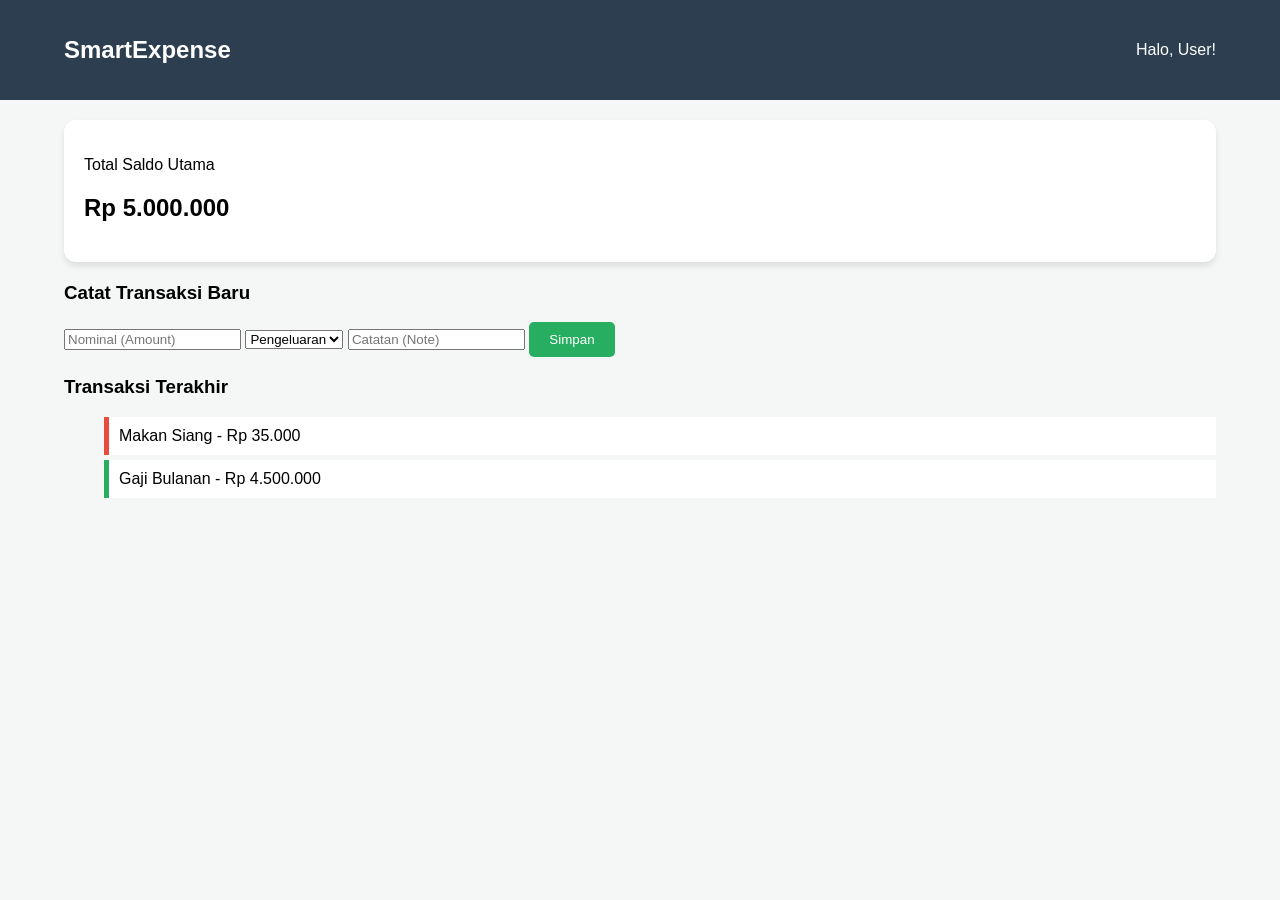
==== index.html @ 8fb861b2 "15% implementasi membuat backend awalan menggunakan java dan UI Skeleton (tampilan awalan)" ====
<!DOCTYPE html>
<html lang="id">
<head>
    <meta charset="UTF-8">
    <meta name="viewport" content="width=device-width, initial-scale=1.0">
    <title>SmartExpense - Dashboard</title>
    <link rel="stylesheet" href="style.css">
</head>
<body>
    <nav class="navbar">
        <h1>SmartExpense</h1>
        <div class="user-profile">
            <span>Halo, User!</span> </div>
    </nav>

    <main class="container">
        <section class="balance-card">
            <p>Total Saldo Utama</p>
            <h2>Rp 5.000.000</h2>
        </section>

        <section class="quick-add">
            <h3>Catat Transaksi Baru</h3>
            <form>
                <input type="number" placeholder="Nominal (Amount)" required>
                <select>
                    <option value="expense">Pengeluaran</option>
                    <option value="income">Pemasukan</option>
                </select>
                <input type="text" placeholder="Catatan (Note)">
                <button type="submit" class="btn-save">Simpan</button>
            </form>
        </section>

        <section class="recent-transactions">
            <h3>Transaksi Terakhir</h3>
            <ul>
                <li class="item-expense">Makan Siang - Rp 35.000</li>
                <li class="item-income">Gaji Bulanan - Rp 4.500.000</li>
            </ul>
        </section>
    </main>
</body>
</html>
---- style.css ----
:root {
    --primary-color: #2c3e50;
    --accent-color: #27ae60;
    --bg-light: #f4f7f6;
}

body {
    font-family: 'Segoe UI', Tahoma, Geneva, Verdana, sans-serif;
    background-color: var(--bg-light);
    margin: 0;
}

.navbar {
    background-color: var(--primary-color);
    color: white;
    padding: 1rem 5%;
    display: flex;
    justify-content: space-between;
    align-items: center;
}

.container {
    padding: 20px 5%;
}

.balance-card {
    background: white;
    padding: 20px;
    border-radius: 12px;
    box-shadow: 0 4px 6px rgba(0,0,0,0.1);
    margin-bottom: 20px;
}

.btn-save {
    background-color: var(--accent-color);
    color: white;
    border: none;
    padding: 10px 20px;
    border-radius: 5px;
    cursor: pointer;
}

.item-expense { border-left: 5px solid #e74c3c; padding: 10px; margin: 5px 0; background: #fff; list-style: none;}
.item-income { border-left: 5px solid #27ae60; padding: 10px; margin: 5px 0; background: #fff; list-style: none;}
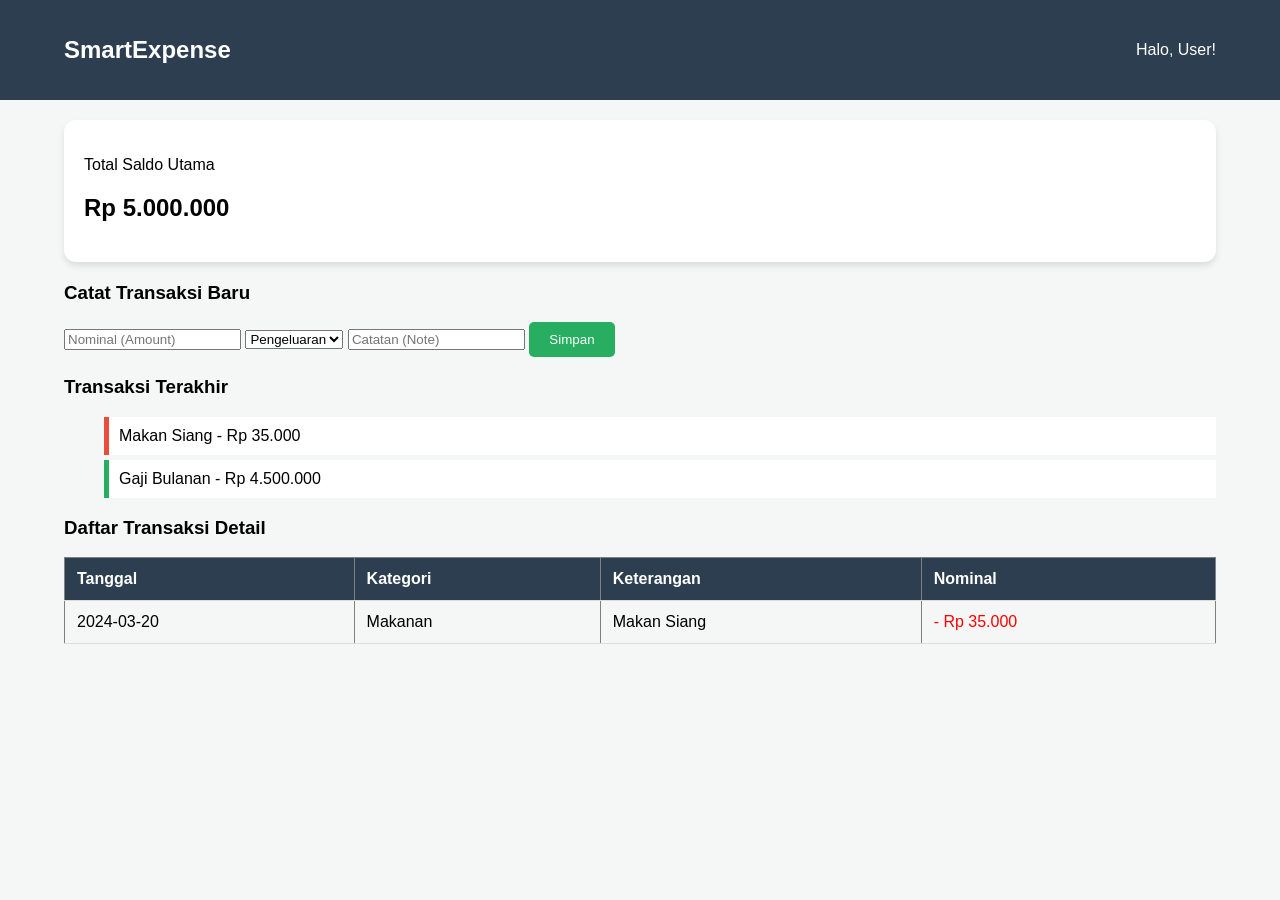
==== commit f7e54f16: "45%_Progress" ====
--- a/index.html
+++ b/index.html
@@ -39,6 +39,32 @@
                 <li class="item-income">Gaji Bulanan - Rp 4.500.000</li>
             </ul>
         </section>
+
+        <section id="alert-area" class="alert-box" style="display:none;">
+            <p>⚠️ <strong>Peringatan Anggaran:</strong> Saldo Anda hampir habis!</p>
+        </section>
+
+        <section class="transaction-table">
+            <h3>Daftar Transaksi Detail</h3>
+            <table border="1" width="100%" style="border-collapse: collapse; margin-top: 10px;">
+                <thead>
+                    <tr style="background-color: #2c3e50; color: white;">
+                        <th>Tanggal</th>
+                        <th>Kategori</th>
+                        <th>Keterangan</th>
+                        <th>Nominal</th>
+                    </tr>
+                </thead>
+                <tbody>
+                    <tr>
+                        <td>2024-03-20</td>
+                        <td>Makanan</td>
+                        <td>Makan Siang</td>
+                        <td style="color: red;">- Rp 35.000</td>
+                    </tr>
+                </tbody>
+            </table>
+        </section>
     </main>
 </body>
 </html>
--- a/style.css
+++ b/style.css
@@ -40,5 +40,20 @@
     cursor: pointer;
 }
 
+.alert-box {
+    background-color: #ffeaa7;
+    border-left: 10px solid #fab1a0;
+    padding: 15px;
+    margin-bottom: 20px;
+    color: #d63031;
+    font-weight: bold;
+}
+
+table th, table td {
+    padding: 12px;
+    text-align: left;
+    border-bottom: 1px solid #ddd;
+}
+
 .item-expense { border-left: 5px solid #e74c3c; padding: 10px; margin: 5px 0; background: #fff; list-style: none;}
 .item-income { border-left: 5px solid #27ae60; padding: 10px; margin: 5px 0; background: #fff; list-style: none;}
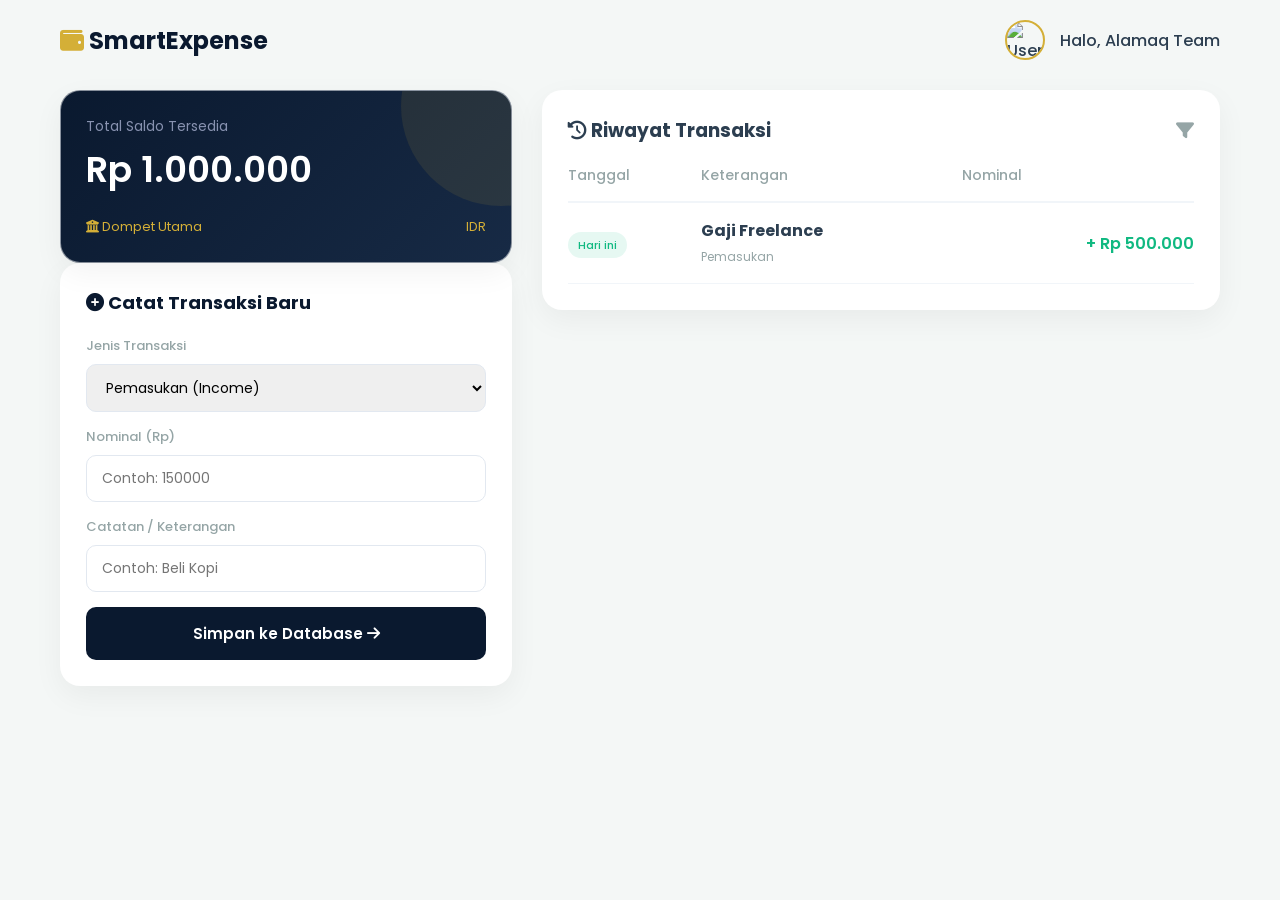
==== commit 9aab445d: "Progress_75% DAO (Data Access Object) Pattern & Update UI/UX  Pola DAO digunakan untuk memisahkan lo" ====
--- a/index.html
+++ b/index.html
@@ -3,68 +3,96 @@
 <head>
     <meta charset="UTF-8">
     <meta name="viewport" content="width=device-width, initial-scale=1.0">
-    <title>SmartExpense - Dashboard</title>
+    <title>SmartExpense | Premium Dashboard</title>
+    <link href="https://fonts.googleapis.com/css2?family=Poppins:wght@300;400;500;600;700&display=swap" rel="stylesheet">
+    <link rel="stylesheet" href="https://cdnjs.cloudflare.com/ajax/libs/font-awesome/6.0.0/css/all.min.css">
     <link rel="stylesheet" href="style.css">
 </head>
 <body>
-    <nav class="navbar">
-        <h1>SmartExpense</h1>
-        <div class="user-profile">
-            <span>Halo, User!</span> </div>
-    </nav>
+    <div class="app-container">
+        <header class="header">
+            <div class="logo">
+                <i class="fa-solid fa-wallet" style="color: var(--accent-gold);"></i> SmartExpense
+            </div>
+            <div class="user-profile">
+                <img src="https://ui-avatars.com/api/?name=User+Alamaq&background=D4AF37&color=fff" alt="User" class="avatar">
+                <span>Halo, Alamaq Team</span>
+            </div>
+        </header>
 
-    <main class="container">
-        <section class="balance-card">
-            <p>Total Saldo Utama</p>
-            <h2>Rp 5.000.000</h2>
-        </section>
+        <div id="alert-area" class="alert-box" style="display: none;">
+            <i class="fa-solid fa-triangle-exclamation"></i>
+            <span><strong>Peringatan:</strong> Saldo Anda mendekati batas limit!</span>
+        </div>
 
-        <section class="quick-add">
-            <h3>Catat Transaksi Baru</h3>
-            <form>
-                <input type="number" placeholder="Nominal (Amount)" required>
-                <select>
-                    <option value="expense">Pengeluaran</option>
-                    <option value="income">Pemasukan</option>
-                </select>
-                <input type="text" placeholder="Catatan (Note)">
-                <button type="submit" class="btn-save">Simpan</button>
-            </form>
-        </section>
+        <main class="dashboard-grid">
+            <div class="left-column">
+                <div class="glass-card balance-card">
+                    <p class="card-subtitle">Total Saldo Tersedia</p>
+                    <h1 class="balance-amount">Rp 1.000.000</h1>
+                    <div class="card-footer">
+                        <span><i class="fa-solid fa-building-columns"></i> Dompet Utama</span>
+                        <span>IDR</span>
+                    </div>
+                </div>
 
-        <section class="recent-transactions">
-            <h3>Transaksi Terakhir</h3>
-            <ul>
-                <li class="item-expense">Makan Siang - Rp 35.000</li>
-                <li class="item-income">Gaji Bulanan - Rp 4.500.000</li>
-            </ul>
-        </section>
+                <div class="glass-card form-card">
+                    <h3><i class="fa-solid fa-plus-circle"></i> Catat Transaksi Baru</h3>
+                    <form id="transaction-form">
+                        <div class="input-group">
+                            <label>Jenis Transaksi</label>
+                            <select id="type" required>
+                                <option value="income">Pemasukan (Income)</option>
+                                <option value="expense">Pengeluaran (Expense)</option>
+                            </select>
+                        </div>
+                        <div class="input-group">
+                            <label>Nominal (Rp)</label>
+                            <input type="number" id="amount" placeholder="Contoh: 150000" required>
+                        </div>
+                        <div class="input-group">
+                            <label>Catatan / Keterangan</label>
+                            <input type="text" id="note" placeholder="Contoh: Beli Kopi" required>
+                        </div>
+                        <button type="submit" class="btn-primary">
+                            Simpan ke Database <i class="fa-solid fa-arrow-right"></i>
+                        </button>
+                    </form>
+                </div>
+            </div>
 
-        <section id="alert-area" class="alert-box" style="display:none;">
-            <p>⚠️ <strong>Peringatan Anggaran:</strong> Saldo Anda hampir habis!</p>
-        </section>
+            <div class="right-column">
+                <div class="glass-card history-card">
+                    <div class="history-header">
+                        <h3><i class="fa-solid fa-clock-rotate-left"></i> Riwayat Transaksi</h3>
+                        <button class="btn-icon"><i class="fa-solid fa-filter"></i></button>
+                    </div>
+                    <div class="table-responsive">
+                        <table class="premium-table">
+                            <thead>
+                                <tr>
+                                    <th>Tanggal</th>
+                                    <th>Keterangan</th>
+                                    <th class="text-right">Nominal</th>
+                                </tr>
+                            </thead>
+                            <tbody id="transaction-tbody">
+                                <tr>
+                                    <td><span class="badge badge-income">Hari ini</span></td>
+                                    <td>
+                                        <strong>Gaji Freelance</strong><br>
+                                        <small class="text-muted">Pemasukan</small>
+                                    </td>
+                                    <td class="text-right text-income">+ Rp 500.000</td>
+                                </tr>
+                            </tbody>
+                        </table>
+                    </div>
+                </div>
+            </div>
+        </main>
+    </div>
 
-        <section class="transaction-table">
-            <h3>Daftar Transaksi Detail</h3>
-            <table border="1" width="100%" style="border-collapse: collapse; margin-top: 10px;">
-                <thead>
-                    <tr style="background-color: #2c3e50; color: white;">
-                        <th>Tanggal</th>
-                        <th>Kategori</th>
-                        <th>Keterangan</th>
-                        <th>Nominal</th>
-                    </tr>
-                </thead>
-                <tbody>
-                    <tr>
-                        <td>2024-03-20</td>
-                        <td>Makanan</td>
-                        <td>Makan Siang</td>
-                        <td style="color: red;">- Rp 35.000</td>
-                    </tr>
-                </tbody>
-            </table>
-        </section>
-    </main>
+    <script src="script.js"></script>
 </body>
 </html>
--- a/style.css
+++ b/style.css
@@ -1,59 +1,86 @@
+/* Import Font */
 :root {
-    --primary-color: #2c3e50;
-    --accent-color: #27ae60;
-    --bg-light: #f4f7f6;
+    --bg-color: #F4F7F6;
+    --card-bg: #FFFFFF;
+    --text-main: #2C3E50;
+    --text-muted: #95A5A6;
+    --primary-dark: #0A192F;
+    --accent-gold: #D4AF37;
+    --income-green: #10B981;
+    --expense-red: #EF4444;
+    --shadow-soft: 0 10px 30px rgba(0, 0, 0, 0.05);
 }
 
-body {
-    font-family: 'Segoe UI', Tahoma, Geneva, Verdana, sans-serif;
-    background-color: var(--bg-light);
-    margin: 0;
+* { margin: 0; padding: 0; box-sizing: border-box; font-family: 'Poppins', sans-serif; }
+
+body { background-color: var(--bg-color); color: var(--text-main); }
+
+.app-container { max-width: 1200px; margin: 0 auto; padding: 20px; }
+
+/* Header */
+.header { display: flex; justify-content: space-between; align-items: center; margin-bottom: 30px; }
+.logo { font-size: 24px; font-weight: 700; color: var(--primary-dark); }
+.user-profile { display: flex; align-items: center; gap: 15px; font-weight: 500; }
+.avatar { width: 40px; height: 40px; border-radius: 50%; border: 2px solid var(--accent-gold); }
+
+/* Layout Grid */
+.dashboard-grid { display: grid; grid-template-columns: 1fr 1.5fr; gap: 30px; }
+
+/* Glass Card Premium */
+.glass-card {
+    background: var(--card-bg);
+    border-radius: 20px;
+    padding: 25px;
+    box-shadow: var(--shadow-soft);
+    border: 1px solid rgba(255, 255, 255, 0.5);
 }
 
-.navbar {
-    background-color: var(--primary-color);
-    color: white;
-    padding: 1rem 5%;
-    display: flex;
-    justify-content: space-between;
-    align-items: center;
+/* Balance Card */
+.balance-card { background: linear-gradient(135deg, var(--primary-dark) 0%, #172a45 100%); color: white; position: relative; overflow: hidden; }
+.balance-card::after { content: ''; position: absolute; top: -50%; right: -20%; width: 200px; height: 200px; background: rgba(212, 175, 55, 0.1); border-radius: 50%; }
+.card-subtitle { font-size: 14px; color: #8892b0; margin-bottom: 5px; }
+.balance-amount { font-size: 36px; font-weight: 600; margin-bottom: 20px; }
+.card-footer { display: flex; justify-content: space-between; font-size: 13px; color: var(--accent-gold); }
+
+/* Form Styles */
+.form-card h3 { margin-bottom: 20px; font-size: 18px; color: var(--primary-dark); }
+.input-group { margin-bottom: 15px; }
+.input-group label { display: block; font-size: 13px; font-weight: 500; margin-bottom: 8px; color: var(--text-muted); }
+.input-group input, .input-group select {
+    width: 100%; padding: 12px 15px; border-radius: 10px; border: 1px solid #E2E8F0;
+    font-size: 14px; outline: none; transition: border 0.3s;
+}
+.input-group input:focus, .input-group select:focus { border-color: var(--accent-gold); }
+
+.btn-primary {
+    width: 100%; padding: 15px; background: var(--primary-dark); color: white;
+    border: none; border-radius: 10px; font-size: 15px; font-weight: 600; cursor: pointer; transition: 0.3s;
+}
+.btn-primary:hover { background: var(--accent-gold); color: var(--primary-dark); }
+
+/* Table Styles */
+.history-header { display: flex; justify-content: space-between; align-items: center; margin-bottom: 20px; }
+.btn-icon { background: none; border: none; font-size: 18px; color: var(--text-muted); cursor: pointer; }
+.premium-table { width: 100%; border-collapse: collapse; }
+.premium-table th { text-align: left; padding-bottom: 15px; border-bottom: 2px solid #F1F5F9; color: var(--text-muted); font-weight: 500; font-size: 14px; }
+.premium-table td { padding: 15px 0; border-bottom: 1px solid #F1F5F9; vertical-align: middle; }
+.text-right { text-align: right; }
+.text-muted { color: var(--text-muted); font-size: 12px; }
+
+/* Status Text & Badges */
+.text-income { color: var(--income-green); font-weight: 600; }
+.text-expense { color: var(--expense-red); font-weight: 600; }
+.badge { padding: 5px 10px; border-radius: 20px; font-size: 11px; font-weight: 500; }
+.badge-income { background: rgba(16, 185, 129, 0.1); color: var(--income-green); }
+.badge-expense { background: rgba(239, 68, 68, 0.1); color: var(--expense-red); }
+
+/* Alert Box */
+.alert-box {
+    background: rgba(239, 68, 68, 0.1); border-left: 4px solid var(--expense-red);
+    padding: 15px 20px; border-radius: 8px; margin-bottom: 20px; color: var(--expense-red); font-size: 14px;
 }
 
-.container {
-    padding: 20px 5%;
-}
-
-.balance-card {
-    background: white;
-    padding: 20px;
-    border-radius: 12px;
-    box-shadow: 0 4px 6px rgba(0,0,0,0.1);
-    margin-bottom: 20px;
-}
-
-.btn-save {
-    background-color: var(--accent-color);
-    color: white;
-    border: none;
-    padding: 10px 20px;
-    border-radius: 5px;
-    cursor: pointer;
-}
-
-.alert-box {
-    background-color: #ffeaa7;
-    border-left: 10px solid #fab1a0;
-    padding: 15px;
-    margin-bottom: 20px;
-    color: #d63031;
-    font-weight: bold;
-}
-
-table th, table td {
-    padding: 12px;
-    text-align: left;
-    border-bottom: 1px solid #ddd;
-}
-
-.item-expense { border-left: 5px solid #e74c3c; padding: 10px; margin: 5px 0; background: #fff; list-style: none;}
-.item-income { border-left: 5px solid #27ae60; padding: 10px; margin: 5px 0; background: #fff; list-style: none;}+/* Responsif untuk HP */
+@media (max-width: 768px) {
+    .dashboard-grid { grid-template-columns: 1fr; }
+}
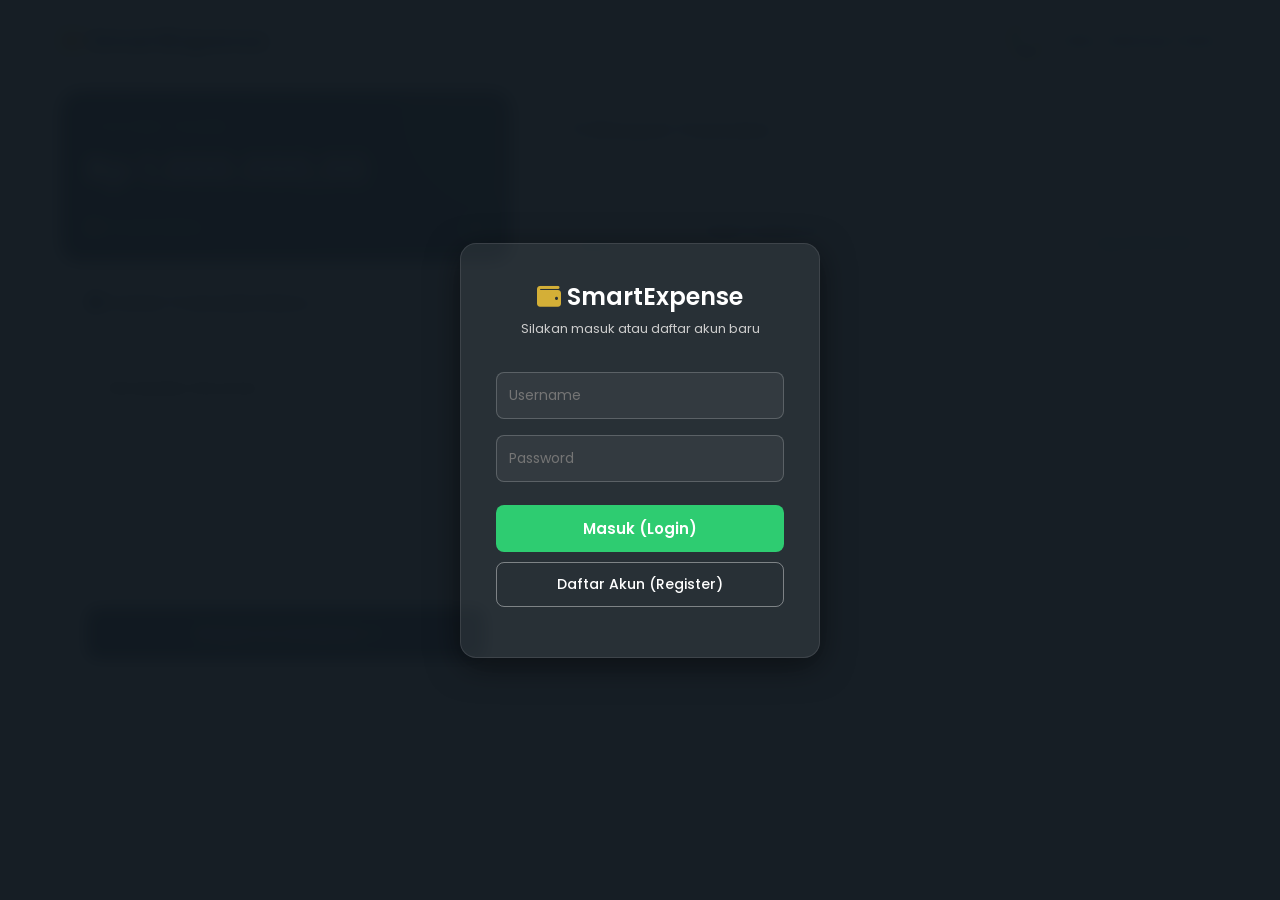
==== commit f44d2779: "Cleanup: Menghapus file sampah dan menambahkan .gitignore" ====
--- a/index.html
+++ b/index.html
@@ -4,11 +4,68 @@
     <meta charset="UTF-8">
     <meta name="viewport" content="width=device-width, initial-scale=1.0">
     <title>SmartExpense | Premium Dashboard</title>
-    <link href="https://fonts.googleapis.com/css2?family=Poppins:wght@300;400;500;600;700&display=swap" rel="stylesheet">
+    <link href="https://fonts.googleapis.com/css2?family=Poppins:wght=300;400;500;600;700&display=swap" rel="stylesheet">
     <link rel="stylesheet" href="https://cdnjs.cloudflare.com/ajax/libs/font-awesome/6.0.0/css/all.min.css">
     <link rel="stylesheet" href="style.css">
 </head>
 <body>
+    <div id="auth-overlay" style="position: fixed; top: 0; left: 0; width: 100%; height: 100%; background: rgba(18, 26, 33, 0.98); backdrop-filter: blur(8px); z-index: 99999; display: flex; justify-content: center; align-items: center; font-family: 'Poppins', sans-serif;">
+        <div style="background: rgba(255, 255, 255, 0.08); border: 1px solid rgba(255, 255, 255, 0.1); border-radius: 16px; padding: 35px; width: 100%; max-width: 360px; text-align: center; box-shadow: 0 8px 32px rgba(0,0,0,0.5);">
+            <h2 style="color: #fff; margin-bottom: 5px; font-weight: 600;"><i class="fa-solid fa-wallet" style="color: #D4AF37;"></i> SmartExpense</h2>
+            <p style="color: #ccc; font-size: 13px; margin-bottom: 25px;">Silakan masuk atau daftar akun baru</p>
+            
+            <input type="text" id="auth-username" placeholder="Username" style="width: 100%; padding: 12px; margin: 8px 0; background: rgba(255,255,255,0.05); border: 1px solid rgba(255,255,255,0.2); border-radius: 8px; color: white; font-size: 14px; box-sizing: border-box; outline: none;">
+            <input type="password" id="auth-password" placeholder="Password" style="width: 100%; padding: 12px; margin: 8px 0; background: rgba(255,255,255,0.05); border: 1px solid rgba(255,255,255,0.2); border-radius: 8px; color: white; font-size: 14px; box-sizing: border-box; outline: none;">
+            
+            <button onclick="handleAuth('/api/login')" style="width: 100%; background: #2ecc71; color: white; border: none; padding: 12px; border-radius: 8px; font-weight: 600; font-size: 15px; cursor: pointer; margin-top: 15px; transition: 0.3s;">Masuk (Login)</button>
+            <button onclick="handleAuth('/api/register')" style="width: 100%; background: transparent; color: #fff; border: 1px solid rgba(255,255,255,0.4); padding: 11px; border-radius: 8px; font-weight: 500; font-size: 14px; cursor: pointer; margin-top: 10px; transition: 0.3s;">Daftar Akun (Register)</button>
+            
+            <div id="auth-message" style="margin-top: 15px; font-size: 13px; font-weight: 500;"></div>
+        </div>
+    </div>
+
+    <script>
+    async function handleAuth(endpoint) {
+        const user = document.getElementById('auth-username').value.trim();
+        const pass = document.getElementById('auth-password').value.trim();
+        const msgArea = document.getElementById('auth-message');
+
+        if (!user || !pass) {
+            msgArea.style.color = "#ff7675";
+            msgArea.innerText = "Username dan Password wajib diisi!";
+            return;
+        }
+
+        try {
+            const response = await fetch(endpoint, {
+                method: "POST",
+                headers: { "Content-Type": "application/x-www-form-urlencoded" },
+                body: `username=${encodeURIComponent(user)}&password=${encodeURIComponent(pass)}`
+            });
+
+            const data = await response.json();
+
+            if (response.ok && data.status === "success") {
+                if (endpoint.includes("login")) {
+                    msgArea.style.color = "#2ecc71";
+                    msgArea.innerText = "Login Sukses! Membuka dashboard...";
+                    setTimeout(() => {
+                        document.getElementById('auth-overlay').style.display = 'none';
+                    }, 1000);
+                } else {
+                    msgArea.style.color = "#2ecc71";
+                    msgArea.innerText = "Registrasi Berhasil! Silakan klik Masuk.";
+                }
+            } else {
+                msgArea.style.color = "#ff7675";
+                msgArea.innerText = endpoint.includes("login") ? "Username atau Password salah!" : "Username sudah terdaftar!";
+            }
+        } catch (error) {
+            msgArea.style.color = "#ff7675";
+            msgArea.innerText = "Gagal terhubung ke server backend Java.";
+        }
+    }
+    </script>
     <div class="app-container">
         <header class="header">
             <div class="logo">
